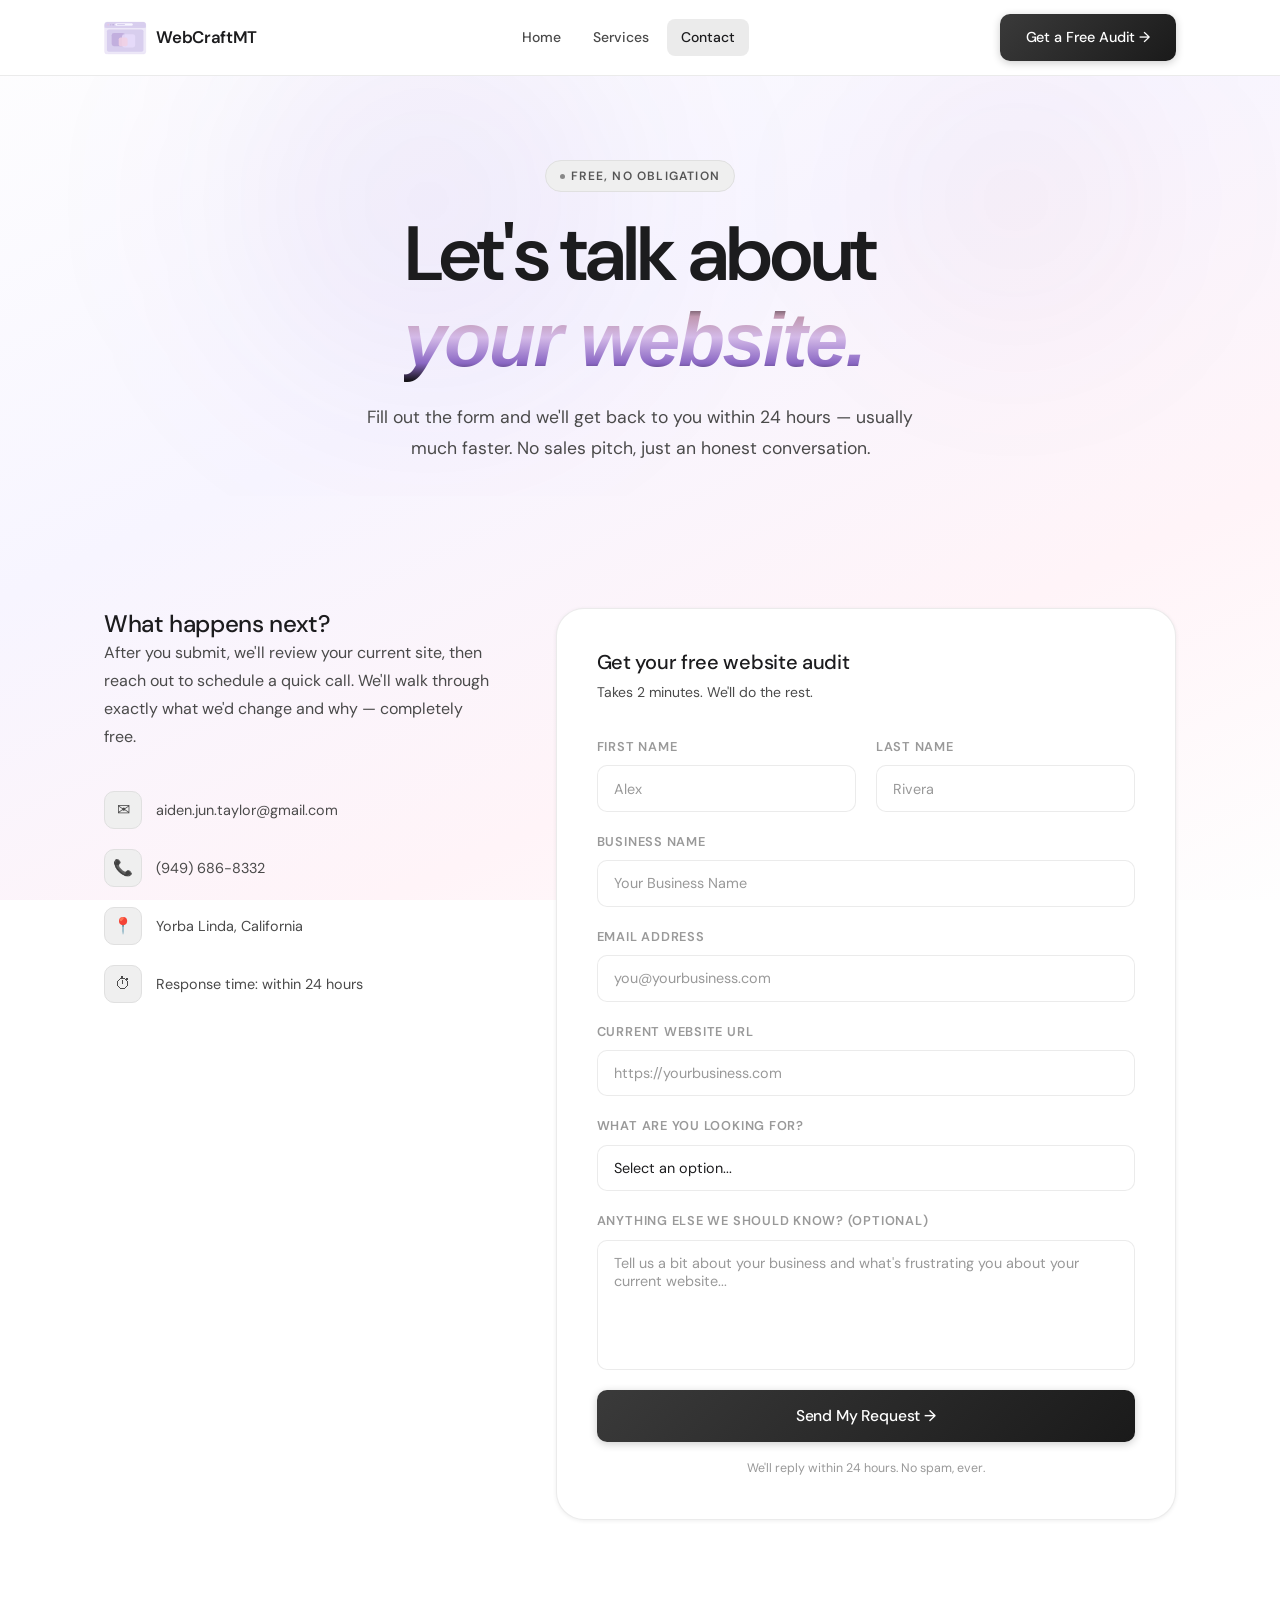
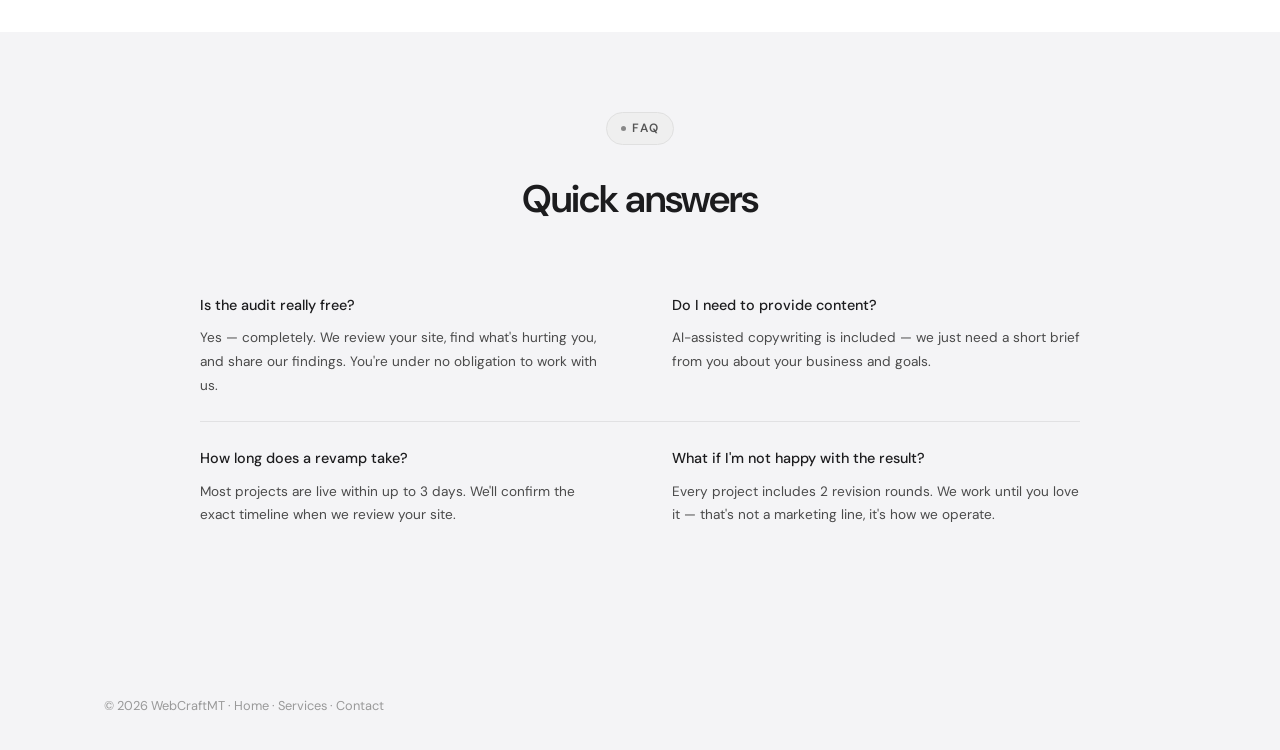
==== contact.html @ 8bd2c832 "Initial commit — WebCraftMT site" ====
<!DOCTYPE html>
<html lang="en">
<head>
  <meta charset="UTF-8">
  <meta name="viewport" content="width=device-width, initial-scale=1.0">
  <title>Contact — WebCraftMT</title>
  <link rel="stylesheet" href="style.css">
</head>
<body>

<nav class="nav scrolled" id="nav">
  <div class="wrap">
    <div class="nav-inner">
      <a href="index.html" class="nav-logo">
        <img src="WebCraftLogo.svg" alt="" style="height:34px;width:auto;display:block">
        WebCraftMT
      </a>
      <div class="nav-links">
        <a href="index.html">Home</a>
        <a href="services.html">Services</a>
        <a href="contact.html" class="active">Contact</a>
      </div>
      <div class="nav-right">
        <a href="contact.html" class="btn btn-primary">Get a Free Audit →</a>
      </div>
      <button class="hamburger" id="hamburger"><span></span><span></span><span></span></button>
    </div>
  </div>
</nav>
<div class="mobile-nav" id="mobileNav">
  <a href="index.html">Home</a>
  <a href="services.html">Services</a>
  <a href="contact.html" class="active">Contact</a>
  <a href="contact.html" class="btn btn-primary">Get a Free Audit →</a>
</div>

<!-- PAGE HERO -->
<section class="page-hero" style="padding-bottom:2rem">
  <div class="orb orb-purple" style="top:-20%;left:10%;"></div>
  <div class="orb orb-pink" style="top:0;right:5%;"></div>
  <div class="wrap" style="position:relative;z-index:1">
    <span class="tag"><span class="tag-dot"></span>Free, no obligation</span>
    <h1>Let's talk about<br><em>your website.</em></h1>
    <p>Fill out the form and we'll get back to you within 24 hours — usually much faster. No sales pitch, just an honest conversation.</p>
  </div>
</section>

<!-- CONTACT SECTION -->
<section class="section" style="padding-top:3rem">
  <div class="wrap">
    <div class="contact-grid">

      <!-- LEFT: INFO -->
      <div>
        <h3>What happens next?</h3>
        <p>After you submit, we'll review your current site, then reach out to schedule a quick call. We'll walk through exactly what we'd change and why — completely free.</p>

        <div style="margin-top:2.5rem;display:flex;flex-direction:column;gap:0">
          <div class="contact-item">
            <div class="contact-item-icon">✉</div>
            <a href="mailto:aiden.jun.taylor@gmail.com" style="color:var(--text-2)">aiden.jun.taylor@gmail.com</a>
          </div>
          <div class="contact-item">
            <div class="contact-item-icon">📞</div>
            <a href="tel:9496868332" style="color:var(--text-2)">(949) 686-8332</a>
          </div>
          <div class="contact-item">
            <div class="contact-item-icon">📍</div>
            <span style="color:var(--text-2)">Yorba Linda, California</span>
          </div>
          <div class="contact-item">
            <div class="contact-item-icon">⏱</div>
            <span style="color:var(--text-2)">Response time: within 24 hours</span>
          </div>
        </div>

      </div>

      <!-- RIGHT: FORM -->
      <div class="glass form-card">
        <h3 style="color:var(--text-1);margin-bottom:0.35rem;font-size:1.25rem">Get your free website audit</h3>
        <p style="font-size:0.875rem;margin-bottom:2rem">Takes 2 minutes. We'll do the rest.</p>

        <form onsubmit="handleSubmit(event)">
          <div class="form-row">
            <div class="form-group">
              <label>First Name</label>
              <input type="text" placeholder="Alex" required>
            </div>
            <div class="form-group">
              <label>Last Name</label>
              <input type="text" placeholder="Rivera" required>
            </div>
          </div>

          <div class="form-group">
            <label>Business Name</label>
            <input type="text" placeholder="Your Business Name" required>
          </div>

          <div class="form-group">
            <label>Email Address</label>
            <input type="email" placeholder="you@yourbusiness.com" required>
          </div>

          <div class="form-group">
            <label>Current Website URL</label>
            <input type="url" placeholder="https://yourbusiness.com">
          </div>

          <div class="form-group">
            <label>What are you looking for?</label>
            <select>
              <option value="" disabled selected>Select an option...</option>
              <option>Free website audit</option>
              <option>Website revamp ($50)</option>
              <option>Monthly care plan ($200/mo)</option>
              <option>Not sure yet — just exploring</option>
            </select>
          </div>

          <div class="form-group">
            <label>Anything else we should know? (optional)</label>
            <textarea placeholder="Tell us a bit about your business and what's frustrating you about your current website..."></textarea>
          </div>

          <button type="submit" class="btn btn-primary btn-lg form-submit">
            Send My Request →
          </button>
          <p style="text-align:center;font-size:0.775rem;color:var(--text-3);margin-top:1rem">We'll reply within 24 hours. No spam, ever.</p>
        </form>

        <!-- SUCCESS STATE (hidden) -->
        <div id="success" style="display:none;text-align:center;padding:3rem 1rem">
          <div style="font-size:3rem;margin-bottom:1.25rem">✦</div>
          <h3 style="color:var(--text-1);margin-bottom:0.75rem">You're all set.</h3>
          <p>We've received your request and will reach out within 24 hours with your free audit. Keep an eye on your inbox.</p>
          <a href="index.html" class="btn btn-ghost" style="margin-top:1.75rem;display:inline-flex">Back to Home</a>
        </div>
      </div>

    </div>
  </div>
</section>

<!-- QUICK ANSWERS -->
<section class="section-sm" style="background:var(--bg-surface);padding:5rem 0">
  <div class="wrap">
    <div style="text-align:center;margin-bottom:3rem">
      <span class="tag"><span class="tag-dot"></span>FAQ</span>
      <h2 style="margin-top:0.75rem;font-size:clamp(1.6rem,3vw,2.4rem)">Quick answers</h2>
    </div>
    <div style="display:grid;grid-template-columns:1fr 1fr;gap:0 4rem;max-width:880px;margin:0 auto">
      <div style="padding:1.5rem 0">
        <p class="faq-mini-q">Is the audit really free?</p>
        <p class="faq-mini-a">Yes — completely. We review your site, find what's hurting you, and share our findings. You're under no obligation to work with us.</p>
      </div>
      <div style="padding:1.5rem 0">
        <p class="faq-mini-q">Do I need to provide content?</p>
        <p class="faq-mini-a">AI-assisted copywriting is included — we just need a short brief from you about your business and goals.</p>
      </div>
      <!-- full-width divider spanning both columns -->
      <div style="grid-column:1/-1;height:1px;background:var(--border)"></div>
      <div style="padding:1.5rem 0">
        <p class="faq-mini-q">How long does a revamp take?</p>
        <p class="faq-mini-a">Most projects are live within up to 3 days. We'll confirm the exact timeline when we review your site.</p>
      </div>
      <div style="padding:1.5rem 0">
        <p class="faq-mini-q">What if I'm not happy with the result?</p>
        <p class="faq-mini-a">Every project includes 2 revision rounds. We work until you love it — that's not a marketing line, it's how we operate.</p>
      </div>
    </div>
  </div>
</section>

<footer class="footer" style="margin-top:0">
  <div class="wrap">
    <div class="footer-bottom" style="border-top:none;padding-top:0">
      <p>© 2026 WebCraftMT · <a href="index.html" style="color:var(--text-3)">Home</a> · <a href="services.html" style="color:var(--text-3)">Services</a> · <a href="contact.html" style="color:var(--text-3)">Contact</a></p>
    </div>
  </div>
</footer>

<script>
  document.getElementById('hamburger').addEventListener('click', () =>
    document.getElementById('mobileNav').classList.toggle('open'));

  function handleSubmit(e) {
    e.preventDefault();
    e.target.style.display = 'none';
    document.getElementById('success').style.display = 'block';
  }
</script>
</body>
</html>
---- style.css ----
@import url('https://fonts.googleapis.com/css2?family=DM+Sans:ital,wght@0,300;0,400;0,500;0,600;0,700;1,400&family=DM+Serif+Display:ital@0;1&display=swap');

/* ── TOKENS ─────────────────────────────────────────── */
:root {
  --bg-base:       #ffffff;
  --bg-surface:    #f4f4f6;
  --bg-card:       #ffffff;
  --bg-card-hover: #fafafa;
  --border:        rgba(0,0,0,0.08);
  --border-bright: rgba(0,0,0,0.13);

  /* Purple kept only for decorative orbs */
  --purple:      #5B21B6;
  --pink:        #9D174D;
  --blue:        #3730A3;

  --text-1:   #1c1c1e;
  --text-2:   #4a4a4a;
  --text-3:   #999999;

  --radius-sm:  8px;
  --radius:     14px;
  --radius-lg:  20px;
  --radius-xl:  28px;

  --shadow-sm:  0 1px 4px rgba(0,0,0,0.07);
  --shadow:     0 3px 16px rgba(0,0,0,0.1);
  --shadow-lg:  0 8px 40px rgba(0,0,0,0.13);

  --transition: 0.22s cubic-bezier(0.4,0,0.2,1);
  --max:        1120px;
}

/* ── RESET ───────────────────────────────────────────── */
*,*::before,*::after{box-sizing:border-box;margin:0;padding:0}
html{scroll-behavior:smooth;font-size:16px}
body{
  font-family:'DM Sans',sans-serif;
  background:linear-gradient(155deg,#fefefe 0%,#f7f5ff 40%,#fff4f8 72%,#fefefe 100%);
  background-attachment:fixed;
  color:var(--text-1);
  -webkit-font-smoothing:antialiased;
  overflow-x:hidden;
  line-height:1.6;
}
a{text-decoration:none;color:inherit}
ul{list-style:none}
img{max-width:100%;display:block}
button{cursor:pointer;border:none;background:none;font-family:inherit}

/* ── TYPOGRAPHY ──────────────────────────────────────── */
h1{font-size:clamp(2.6rem,6vw,5rem);font-weight:600;line-height:1.1;letter-spacing:-0.03em}
h2{font-size:clamp(2rem,4vw,3.2rem);font-weight:600;line-height:1.15;letter-spacing:-0.025em}
h3{font-size:clamp(1.2rem,2vw,1.5rem);font-weight:500;line-height:1.3;letter-spacing:-0.015em}
h4{font-size:1rem;font-weight:600;letter-spacing:-0.01em}
p{font-size:1rem;line-height:1.75;color:var(--text-2)}
.serif{font-family:'DM Serif Display',serif;font-style:italic}

/* Em in headings — SF Pro italic, vertical dark-edge gradient */
h1 em,h2 em,h3 em{
  font-family:-apple-system,'SF Pro Display','SF Pro Text',BlinkMacSystemFont,sans-serif;font-style:italic;
  background:linear-gradient(to top,#0d0d0d 0%,#8B68C4 22%,#D4BAE8 52%,#C098B0 76%,#0d0d0d 96%);
  -webkit-background-clip:text;-webkit-text-fill-color:transparent;background-clip:text;
  padding-right:0.15em;
}

/* ── LAYOUT ──────────────────────────────────────────── */
.wrap{max-width:var(--max);margin:0 auto;padding:0 1.5rem}
.section{padding:7rem 0}
.section-sm{padding:4rem 0}
.tag{display:inline-flex;align-items:center;gap:0.4rem;font-size:0.75rem;font-weight:600;letter-spacing:0.1em;text-transform:uppercase;color:#555;background:#efefef;border:1px solid #e0e0e0;padding:0.35rem 0.875rem;border-radius:100px;margin-bottom:1.25rem}
.tag-dot{width:5px;height:5px;border-radius:50%;background:#888}

/* ── BUTTONS ─────────────────────────────────────────── */
.btn{display:inline-flex;align-items:center;gap:0.5rem;padding:0.75rem 1.625rem;border-radius:10px;font-size:0.9rem;font-weight:500;transition:background var(--transition),box-shadow var(--transition),transform var(--transition),border-color var(--transition),color var(--transition);white-space:nowrap;letter-spacing:-0.01em;cursor:pointer;user-select:none}
.btn:active{transform:scale(0.96) !important;transition:transform 0.08s ease,box-shadow 0.08s ease !important}
.btn-primary{background:linear-gradient(135deg,#3a3a3a 0%,#1a1a1a 100%);color:#fff;box-shadow:0 2px 8px rgba(0,0,0,0.2)}
.btn-primary:hover{background:linear-gradient(135deg,#484848 0%,#222 100%);transform:translateY(-1px);box-shadow:0 6px 20px rgba(0,0,0,0.28)}
.btn-primary:active{background:linear-gradient(135deg,#2a2a2a 0%,#111 100%);box-shadow:0 1px 4px rgba(0,0,0,0.15) !important}
.btn-ghost{border:1.5px solid rgba(0,0,0,0.18);color:var(--text-2);background:transparent}
.btn-ghost:hover{border-color:#2c2c2c;color:#2c2c2c;background:rgba(0,0,0,0.03)}
.btn-ghost:active{background:rgba(0,0,0,0.06) !important}
.btn-lg{padding:0.9rem 2rem;font-size:0.975rem}
.btn svg{width:16px;height:16px;flex-shrink:0}

/* ── CARD ────────────────────────────────────────────── */
.glass{background:var(--bg-card);border:1px solid var(--border);border-radius:var(--radius);box-shadow:var(--shadow-sm);transition:box-shadow var(--transition),border-color var(--transition)}
.glass:hover{border-color:var(--border-bright);box-shadow:var(--shadow)}

/* ── GRADIENT ORBS (decorative — keeps subtle color) ──── */
.orb{position:absolute;border-radius:50%;filter:blur(80px);pointer-events:none;z-index:0}
.orb-purple{width:600px;height:600px;background:radial-gradient(circle,rgba(91,33,182,0.08) 0%,transparent 70%)}
.orb-pink{width:400px;height:400px;background:radial-gradient(circle,rgba(157,23,77,0.06) 0%,transparent 70%)}
.orb-blue{width:500px;height:500px;background:radial-gradient(circle,rgba(55,48,163,0.06) 0%,transparent 70%)}

/* ── NAV ─────────────────────────────────────────────── */
.nav{position:fixed;top:0;left:0;right:0;z-index:200;padding:0.875rem 0;border-bottom:1px solid transparent;transition:background var(--transition),border-color var(--transition)}
.nav.scrolled,.nav.page-nav{background:rgba(255,255,255,0.94);backdrop-filter:blur(20px);-webkit-backdrop-filter:blur(20px);border-bottom:1px solid var(--border)}
.nav-inner{display:flex;align-items:center;justify-content:space-between;gap:2rem}
.nav-logo{display:flex;align-items:center;gap:0.6rem;font-weight:600;font-size:1.05rem;letter-spacing:-0.02em;color:var(--text-1)}
.nav-logo-mark{width:32px;height:32px;border-radius:9px;background:linear-gradient(135deg,#1c1c1e,#444);display:flex;align-items:center;justify-content:center;font-size:0.85rem;color:#fff}
.nav-links{display:flex;align-items:center;gap:0.25rem}
.nav-links a{font-size:0.875rem;color:var(--text-2);padding:0.45rem 0.875rem;border-radius:8px;transition:background var(--transition),color var(--transition);font-weight:500}
.nav-links a:hover{color:var(--text-1);background:rgba(0,0,0,0.05)}
.nav-links a.active{color:#1c1c1e;background:rgba(0,0,0,0.08)}
.nav-right{display:flex;align-items:center;gap:0.75rem}
.hamburger{display:none;flex-direction:column;gap:4.5px;padding:8px}
.hamburger span{width:22px;height:1.5px;background:var(--text-2);border-radius:2px;transition:all var(--transition)}
.mobile-nav{display:none;position:fixed;top:62px;left:0;right:0;background:rgba(255,255,255,0.98);backdrop-filter:blur(24px);-webkit-backdrop-filter:blur(24px);border-bottom:1px solid var(--border);padding:1.25rem 1.5rem;flex-direction:column;gap:0.25rem;z-index:199}
.mobile-nav a{color:var(--text-2);font-size:1rem;padding:0.7rem 0.875rem;border-radius:8px;display:block;transition:all var(--transition);font-weight:500}
.mobile-nav a:hover{color:var(--text-1);background:rgba(0,0,0,0.04)}
.mobile-nav a.active{color:#1c1c1e;background:rgba(0,0,0,0.07)}
.mobile-nav .btn{margin-top:0.75rem;width:100%;justify-content:center}
.mobile-nav.open{display:flex}

/* ── PAGE SIDEBAR (homepage section nav) ─────────────── */
.page-sidebar{position:fixed;left:1.5rem;top:50%;transform:translateY(-50%);z-index:150;display:flex;flex-direction:column;gap:0.1rem}
.sidebar-link{font-size:0.7rem;font-weight:500;color:#bbb;padding:0.4rem 0.65rem;border-radius:6px;transition:all 0.2s ease;letter-spacing:0.06em;text-transform:uppercase;display:flex;align-items:center;gap:0.5rem;white-space:nowrap}
.sidebar-link::before{content:'';width:4px;height:4px;border-radius:50%;background:currentColor;flex-shrink:0;transition:transform 0.2s ease}
.sidebar-link:hover{color:#666}
.sidebar-link.active{color:#2c2c2c}
.sidebar-link.active::before{transform:scale(1.6)}
@media(max-width:1280px){.page-sidebar{display:none}}

/* ── HERO ─────────────────────────────────────────────── */
.hero{position:relative;min-height:100vh;display:flex;align-items:center;overflow:hidden;padding:8rem 0 5rem}
.hero-content{position:relative;z-index:2;max-width:780px}
.hero-eyebrow{margin-bottom:1.5rem}
.hero-business-name{
  font-family:'DM Serif Display',serif;
  font-weight:400;
  font-size:clamp(4.5rem,13vw,9.5rem);
  letter-spacing:-0.04em;
  line-height:0.92;
  color:#1c1c1e;
  margin-bottom:1.25rem;
  margin-left:3px; /* optical correction: aligns large serif W with tagline text below */
}
.hero-tagline{
  font-size:clamp(1.1rem,2vw,1.45rem);
  font-weight:400;
  color:var(--text-2);
  line-height:1.5;
  max-width:560px;
  margin-bottom:1.5rem;
}
.hero-tagline em{
  font-family:-apple-system,'SF Pro Display','SF Pro Text',BlinkMacSystemFont,sans-serif;font-style:italic;
  background:linear-gradient(to top,#0d0d0d 0%,#8B68C4 22%,#D4BAE8 52%,#C098B0 76%,#0d0d0d 96%);
  -webkit-background-clip:text;-webkit-text-fill-color:transparent;background-clip:text;
  padding-right:0.15em;
}
.hero-sub{font-size:1rem;max-width:500px;margin-bottom:2.5rem;line-height:1.75;color:var(--text-3)}
.hero-ctas{display:flex;gap:0.875rem;flex-wrap:wrap;margin-bottom:3.5rem}
.hero-social-proof{display:flex;align-items:center;gap:1.25rem;flex-wrap:wrap}
.proof-avatars{display:flex}
.proof-avatar{width:32px;height:32px;border-radius:50%;border:2px solid #fff;overflow:hidden;margin-left:-8px;background:linear-gradient(135deg,#2c2c2c,#555);display:flex;align-items:center;justify-content:center;font-size:0.65rem;font-weight:700;color:#fff}
.proof-avatar:first-child{margin-left:0}
.proof-text{font-size:0.825rem;color:var(--text-2)}
.proof-text strong{color:var(--text-1)}

/* ── DIVIDER ─────────────────────────────────────────── */
.divider{display:none}

/* ── PROCESS ─────────────────────────────────────────── */
.process{position:relative;overflow:hidden;background:var(--bg-surface)}
.process-steps{display:grid;grid-template-columns:repeat(4,1fr);gap:1.5rem;margin-top:4rem;position:relative}
.process-steps::before{content:'';position:absolute;top:28px;left:10%;right:10%;height:1px;background:linear-gradient(90deg,transparent,var(--border-bright),var(--border-bright),transparent);z-index:0}
.step{position:relative;z-index:1;padding:2rem 1.5rem;border-radius:var(--radius-lg)}
.step-num{width:40px;height:40px;border-radius:10px;background:#fff;border:1px solid var(--border-bright);display:flex;align-items:center;justify-content:center;color:#2c2c2c;margin-bottom:1.25rem;font-family:'DM Serif Display',serif;font-style:italic;font-size:1.1rem;font-weight:700;box-shadow:var(--shadow-sm)}
.step h4{color:var(--text-1);margin-bottom:0.5rem;font-size:0.975rem}
.step p{font-size:0.85rem;margin:0}

/* ── TESTIMONIAL ─────────────────────────────────────── */
.testimonial-section{position:relative;overflow:hidden}
.testimonials-grid{display:grid;grid-template-columns:repeat(3,1fr);gap:1.25rem;margin-top:3.5rem}
.t-card{padding:2rem;border-radius:var(--radius-lg);display:flex;flex-direction:column;gap:1.25rem}
.t-stars{display:flex;gap:3px}
.t-stars span{color:#c9a84c;font-size:0.875rem}
.t-quote{font-size:0.9rem;line-height:1.75;color:var(--text-2);flex:1}
.t-author{display:flex;align-items:center;gap:0.75rem}
.t-avatar{width:38px;height:38px;border-radius:50%;background:linear-gradient(135deg,#2c2c2c,#555);display:flex;align-items:center;justify-content:center;font-size:0.8rem;font-weight:700;color:#fff;flex-shrink:0}
.t-name{font-size:0.875rem;font-weight:600;color:var(--text-1)}
.t-role{font-size:0.775rem;color:var(--text-3)}

/* ── CTA BAND ────────────────────────────────────────── */
.cta-band{position:relative;overflow:hidden;padding:6rem 0;text-align:center;background:var(--bg-surface)}
.cta-band h2{margin-bottom:1.25rem}
.cta-band p{max-width:480px;margin:0 auto 2.5rem;font-size:1.05rem}
.cta-band .btn-group{display:flex;gap:0.875rem;justify-content:center;flex-wrap:wrap}

/* ── FOOTER ──────────────────────────────────────────── */
.footer{background:var(--bg-surface);padding:4rem 0 2rem}
.footer-grid{display:grid;grid-template-columns:2fr 1fr 1fr;gap:3rem;margin-bottom:3.5rem}
.footer-brand p{font-size:0.875rem;margin-top:1rem;max-width:280px;line-height:1.75}
.footer-col h5{font-size:0.75rem;font-weight:700;letter-spacing:0.1em;text-transform:uppercase;color:var(--text-3);margin-bottom:1.25rem}
.footer-col ul{display:flex;flex-direction:column;gap:0.65rem}
.footer-col ul a{font-size:0.875rem;color:var(--text-2);transition:color var(--transition)}
.footer-col ul a:hover{color:var(--text-1)}
.footer-bottom{border-top:1px solid var(--border);padding-top:2rem;display:flex;align-items:center;justify-content:space-between;flex-wrap:wrap;gap:1rem}
.footer-bottom p{font-size:0.8rem;color:var(--text-3)}
.footer-links{display:flex;gap:1.5rem}
.footer-links a{font-size:0.8rem;color:var(--text-3);transition:color var(--transition)}
.footer-links a:hover{color:var(--text-2)}

/* ── SERVICES PAGE ───────────────────────────────────── */
.page-hero{padding:10rem 0 5rem;position:relative;overflow:hidden;text-align:center}
.page-hero h1{margin-bottom:1.25rem}
.page-hero p{max-width:560px;margin:0 auto;font-size:1.1rem}
.pricing-grid{display:grid;grid-template-columns:repeat(3,1fr);gap:1.25rem;margin-top:4rem}
.pricing-pair{display:grid;grid-template-columns:1fr 1fr;gap:1.5rem;max-width:840px;margin:3.5rem auto 0}
.pricing-card{border-radius:var(--radius-xl);padding:2.5rem 2rem;display:flex;flex-direction:column;gap:0;position:relative;overflow:hidden}
.pricing-card.featured{border-color:rgba(0,0,0,0.15) !important;background:rgba(0,0,0,0.02) !important}
.pricing-card.featured::before{content:'';position:absolute;inset:0;background:radial-gradient(ellipse at 50% 0%,rgba(0,0,0,0.03),transparent 70%);pointer-events:none}
.featured-badge{position:absolute;top:0;left:50%;transform:translateX(-50%);background:linear-gradient(90deg,#2c2c2c,#1a1a1a);color:#fff;font-size:0.7rem;font-weight:700;letter-spacing:0.1em;text-transform:uppercase;padding:0.35rem 1rem;border-radius:0 0 10px 10px}
.price-header{margin-bottom:2rem;padding-bottom:2rem;border-bottom:1px solid var(--border)}
.price-name{font-size:0.8rem;font-weight:700;letter-spacing:0.1em;text-transform:uppercase;color:#666;margin-bottom:0.875rem}
.price-amount{font-size:3rem;font-weight:700;letter-spacing:-0.04em;color:var(--text-1);line-height:1}
.price-amount span{font-size:1.25rem;color:var(--text-3);font-weight:400;margin-left:2px}
.price-sub{font-size:0.8rem;color:var(--text-3);margin-top:0.35rem}
.price-desc{font-size:0.875rem;line-height:1.65;color:var(--text-2);margin-top:0.75rem}
.features-list{display:flex;flex-direction:column;gap:0.7rem;margin-bottom:2rem;flex:1}
.feature-item{display:flex;align-items:flex-start;gap:0.65rem;font-size:0.875rem;color:var(--text-2)}
.feat-check{width:18px;height:18px;border-radius:50%;background:#efefef;display:flex;align-items:center;justify-content:center;flex-shrink:0;margin-top:1px}
.feat-check svg{width:10px;height:10px;stroke:#555;fill:none;stroke-width:2.5;stroke-linecap:round;stroke-linejoin:round}
.pricing-card .btn{width:100%;justify-content:center;margin-top:auto}
@media(max-width:640px){.pricing-pair{grid-template-columns:1fr}}

/* ── CONTACT PAGE ────────────────────────────────────── */
.contact-grid{display:grid;grid-template-columns:1fr 1.6fr;gap:4rem;align-items:start;margin-top:4rem}
.contact-item{display:flex;align-items:center;gap:0.875rem;margin-bottom:1.25rem;font-size:0.9rem;color:var(--text-2)}
.contact-item-icon{width:38px;height:38px;border-radius:10px;background:#efefef;border:1px solid #e0e0e0;display:flex;align-items:center;justify-content:center;flex-shrink:0;font-size:1rem}
.form-card{border-radius:var(--radius-xl);padding:2.5rem}
.form-row{display:grid;grid-template-columns:1fr 1fr;gap:1.25rem}
.form-group{margin-bottom:1.25rem;display:flex;flex-direction:column;gap:0.5rem}
.form-group label{font-size:0.8rem;font-weight:600;letter-spacing:0.06em;text-transform:uppercase;color:var(--text-3)}
.form-group input,.form-group textarea,.form-group select{background:#fff;border:1.5px solid var(--border);border-radius:10px;padding:0.825rem 1rem;font-size:0.9rem;color:var(--text-1);font-family:'DM Sans',sans-serif;transition:border-color var(--transition),box-shadow var(--transition);outline:none;resize:none;width:100%;appearance:none}
.form-group input::placeholder,.form-group textarea::placeholder{color:var(--text-3)}
.form-group input:focus,.form-group textarea:focus,.form-group select:focus{border-color:rgba(0,0,0,0.3);box-shadow:0 0 0 3px rgba(0,0,0,0.05)}
.form-group select option{background:#fff;color:var(--text-1)}
.form-group textarea{min-height:130px}
.form-submit{width:100%;justify-content:center;padding:1rem}
.faq-mini{margin-top:3rem}
.faq-mini h4{font-size:0.8rem;font-weight:700;letter-spacing:0.1em;text-transform:uppercase;color:var(--text-3);margin-bottom:1.25rem}
.faq-mini-item{padding:1.25rem 0;border-bottom:1px solid var(--border)}
.faq-mini-item:last-child{border-bottom:none}
.faq-mini-q{font-size:0.9rem;font-weight:500;color:var(--text-1);margin-bottom:0.5rem}
.faq-mini-a{font-size:0.85rem;color:var(--text-2);margin:0}

/* ── ANIMATIONS ──────────────────────────────────────── */
@keyframes gradientFlow {
  0%,100% { background-position: 0% 50%; }
  50%      { background-position: 100% 50%; }
}
@keyframes orbDrift {
  0%,100% { transform:translate(0,0)        scale(1);    }
  33%      { transform:translate(30px,-20px) scale(1.05); }
  66%      { transform:translate(-20px,15px) scale(0.97); }
}

.fade-up{opacity:0;transform:translateY(24px);transition:opacity 0.65s ease,transform 0.65s ease}
.fade-up.visible{opacity:1;transform:translateY(0)}
.fade-up:nth-child(2){transition-delay:0.08s}
.fade-up:nth-child(3){transition-delay:0.16s}

.word-split .word{
  display:inline-block;opacity:0;transform:translateY(18px);filter:blur(5px);
  transition:opacity 0.55s cubic-bezier(0.16,1,0.3,1),
             transform 0.55s cubic-bezier(0.16,1,0.3,1),
             filter 0.55s cubic-bezier(0.16,1,0.3,1);
  transition-delay:calc(var(--i) * 55ms);
}
.word-split.visible .word{opacity:1;transform:translateY(0);filter:blur(0)}

.anim-blur{
  opacity:0;transform:translateY(22px);filter:blur(8px);
  transition:opacity 0.7s cubic-bezier(0.16,1,0.3,1),
             transform 0.7s cubic-bezier(0.16,1,0.3,1),
             filter 0.7s cubic-bezier(0.16,1,0.3,1);
  transition-delay:calc(var(--d,0) * 1ms);
}
.anim-blur.visible{opacity:1;transform:translateY(0);filter:blur(0)}

.anim-scale{
  opacity:0;transform:scale(0.94);filter:blur(6px);
  transition:opacity 0.7s cubic-bezier(0.16,1,0.3,1),
             transform 0.7s cubic-bezier(0.16,1,0.3,1),
             filter 0.6s cubic-bezier(0.16,1,0.3,1);
  transition-delay:calc(var(--d,0) * 1ms);
}
.anim-scale.visible{opacity:1;transform:scale(1);filter:blur(0)}

.anim-line{
  display:block;opacity:0;transform:translateY(105%);
  transition:opacity 0.6s cubic-bezier(0.16,1,0.3,1),
             transform 0.6s cubic-bezier(0.16,1,0.3,1);
  transition-delay:calc(var(--d,0) * 1ms);
}
.anim-line.visible{opacity:1;transform:translateY(0)}

.grad-text{
  background:linear-gradient(135deg,#2c2c2c,#666,#aaa,#444);
  background-size:300% 300%;
  -webkit-background-clip:text;-webkit-text-fill-color:transparent;background-clip:text;
  animation:gradientFlow 6s ease infinite;
}

.orb{animation:orbDrift 18s ease-in-out infinite}
.orb:nth-child(2){animation-duration:22s;animation-delay:-6s}
.orb:nth-child(3){animation-duration:26s;animation-delay:-12s}

.stat-num{display:inline-block;font-variant-numeric:tabular-nums}

.hover-lift{transition:transform var(--transition),box-shadow var(--transition)}
.hover-lift:hover{transform:translateY(-4px);box-shadow:0 12px 32px rgba(0,0,0,0.1)}

/* ── RESPONSIVE ──────────────────────────────────────── */
@media(max-width:1024px){
  .process-steps{grid-template-columns:repeat(2,1fr)}
  .process-steps::before{display:none}
  .testimonials-grid{grid-template-columns:repeat(2,1fr)}
  .footer-grid{grid-template-columns:1fr 1fr;gap:2rem}
  .contact-grid{grid-template-columns:1fr}
}
@media(max-width:768px){
  .testimonials-grid{grid-template-columns:1fr}
  .nav-links,.nav-right .btn-ghost{display:none}
  .hamburger{display:flex}
  .form-row{grid-template-columns:1fr}
  .hero-ctas{flex-direction:column;width:100%}
  .hero-ctas .btn{width:100%;justify-content:center}
}
@media(max-width:480px){
  .section{padding:4.5rem 0}
  .footer-grid{grid-template-columns:1fr}
}
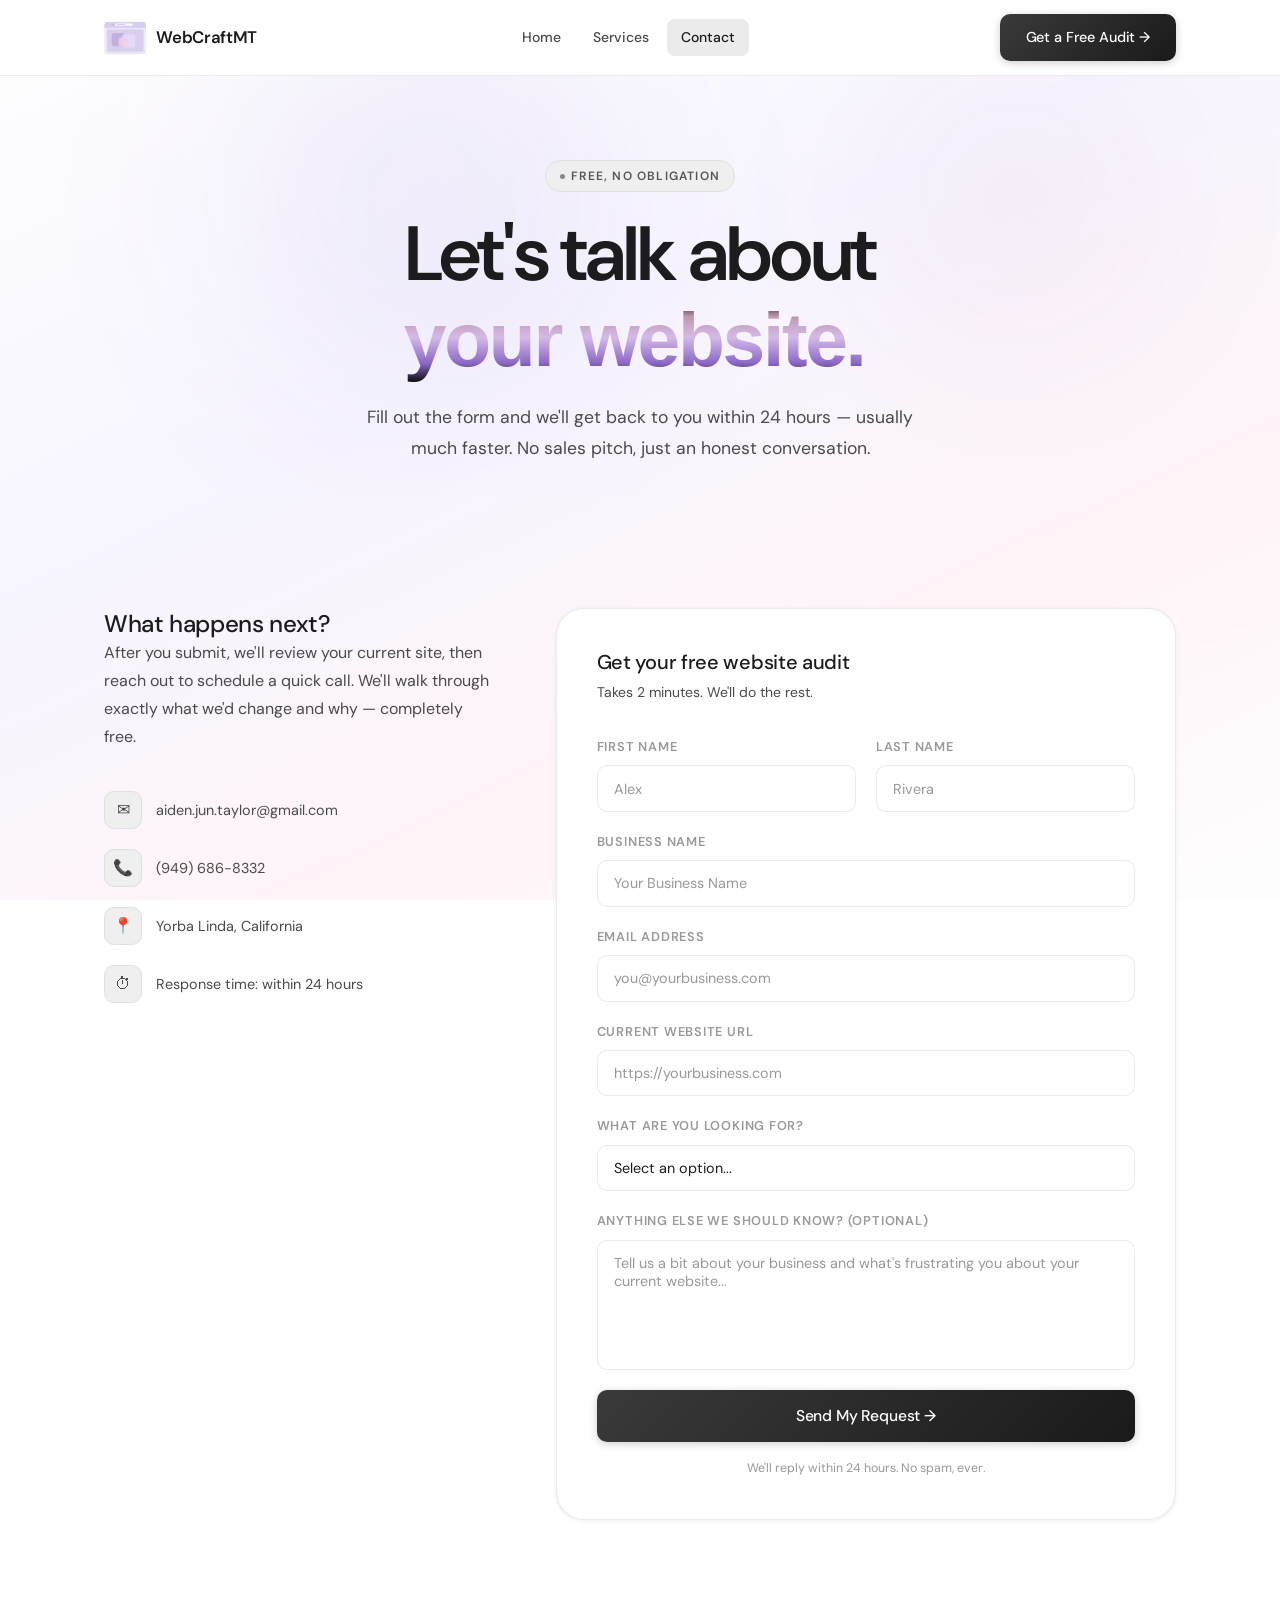
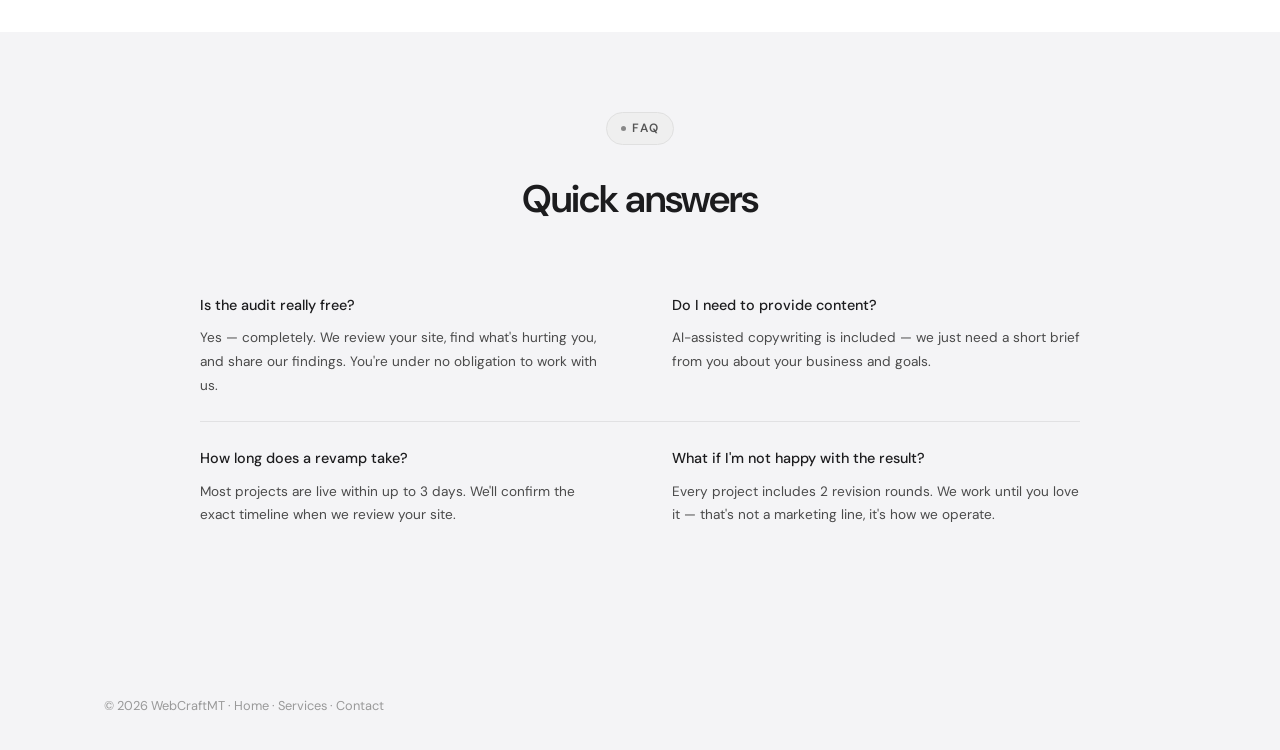
==== commit d8de354e: "Comprehensive mobile polish: spacing, font sizes, process grid, page hero padding, FAQ grid Co-Autho" ====
--- a/contact.html
+++ b/contact.html
@@ -150,7 +150,7 @@
       <span class="tag"><span class="tag-dot"></span>FAQ</span>
       <h2 style="margin-top:0.75rem;font-size:clamp(1.6rem,3vw,2.4rem)">Quick answers</h2>
     </div>
-    <div style="display:grid;grid-template-columns:1fr 1fr;gap:0 4rem;max-width:880px;margin:0 auto">
+    <div class="faq-grid" style="display:grid;grid-template-columns:1fr 1fr;gap:0 4rem;max-width:880px;margin:0 auto">
       <div style="padding:1.5rem 0">
         <p class="faq-mini-q">Is the audit really free?</p>
         <p class="faq-mini-a">Yes — completely. We review your site, find what's hurting you, and share our findings. You're under no obligation to work with us.</p>
--- a/style.css
+++ b/style.css
@@ -1,4 +1,4 @@
-@import url('https://fonts.googleapis.com/css2?family=DM+Sans:ital,wght@0,300;0,400;0,500;0,600;0,700;1,400&family=DM+Serif+Display:ital@0;1&display=swap');
+@import url('https://fonts.googleapis.com/css2?family=DM+Sans:ital,wght@0,300;0,400;0,500;0,600;0,700;1,400&family=DM+Serif+Display:ital@0;1&family=Cormorant+Display:wght@600;700&display=swap');
 
 /* ── TOKENS ─────────────────────────────────────────── */
 :root {
@@ -58,7 +58,7 @@
 
 /* Em in headings — SF Pro italic, vertical dark-edge gradient */
 h1 em,h2 em,h3 em{
-  font-family:-apple-system,'SF Pro Display','SF Pro Text',BlinkMacSystemFont,sans-serif;font-style:italic;
+  font-family:-apple-system,'SF Pro Display','SF Pro Text',BlinkMacSystemFont,sans-serif;font-style:normal;
   background:linear-gradient(to top,#0d0d0d 0%,#8B68C4 22%,#D4BAE8 52%,#C098B0 76%,#0d0d0d 96%);
   -webkit-background-clip:text;-webkit-text-fill-color:transparent;background-clip:text;
   padding-right:0.15em;
@@ -127,14 +127,13 @@
 .hero-content{position:relative;z-index:2;max-width:780px}
 .hero-eyebrow{margin-bottom:1.5rem}
 .hero-business-name{
-  font-family:'DM Serif Display',serif;
-  font-weight:400;
-  font-size:clamp(4.5rem,13vw,9.5rem);
-  letter-spacing:-0.04em;
-  line-height:0.92;
+  font-family:'Cormorant Display','DM Serif Display',serif;
+  font-style:normal;
+  font-weight:700;
+  font-size:clamp(2.5rem,12vw,9rem);
+  letter-spacing:-0.01em;
+  line-height:0.9;
   color:#1c1c1e;
-  margin-bottom:1.25rem;
-  margin-left:3px; /* optical correction: aligns large serif W with tagline text below */
 }
 .hero-tagline{
   font-size:clamp(1.1rem,2vw,1.45rem);
@@ -142,16 +141,16 @@
   color:var(--text-2);
   line-height:1.5;
   max-width:560px;
-  margin-bottom:1.5rem;
+  margin-bottom:1.25rem;
 }
 .hero-tagline em{
-  font-family:-apple-system,'SF Pro Display','SF Pro Text',BlinkMacSystemFont,sans-serif;font-style:italic;
+  font-family:-apple-system,'SF Pro Display','SF Pro Text',BlinkMacSystemFont,sans-serif;font-style:normal;
   background:linear-gradient(to top,#0d0d0d 0%,#8B68C4 22%,#D4BAE8 52%,#C098B0 76%,#0d0d0d 96%);
   -webkit-background-clip:text;-webkit-text-fill-color:transparent;background-clip:text;
   padding-right:0.15em;
 }
-.hero-sub{font-size:1rem;max-width:500px;margin-bottom:2.5rem;line-height:1.75;color:var(--text-3)}
-.hero-ctas{display:flex;gap:0.875rem;flex-wrap:wrap;margin-bottom:3.5rem}
+.hero-sub{font-size:1rem;max-width:500px;margin-bottom:3rem;line-height:1.75;color:var(--text-3)}
+.hero-ctas{display:flex;gap:0.875rem;flex-wrap:wrap;margin-bottom:2rem}
 .hero-social-proof{display:flex;align-items:center;gap:1.25rem;flex-wrap:wrap}
 .proof-avatars{display:flex}
 .proof-avatar{width:32px;height:32px;border-radius:50%;border:2px solid #fff;overflow:hidden;margin-left:-8px;background:linear-gradient(135deg,#2c2c2c,#555);display:flex;align-items:center;justify-content:center;font-size:0.65rem;font-weight:700;color:#fff}
@@ -329,8 +328,35 @@
   .form-row{grid-template-columns:1fr}
   .hero-ctas{flex-direction:column;width:100%}
   .hero-ctas .btn{width:100%;justify-content:center}
+  /* Mobile section spacing */
+  .hero{padding:7rem 0 4rem}
+  .section{padding:5rem 0}
+  .cta-band{padding:4.5rem 0}
+  .page-hero{padding:7.5rem 0 3.5rem}
+  /* Social proof stacks cleanly */
+  .hero-social-proof{flex-direction:column;align-items:center;text-align:center;gap:0.75rem}
+  .proof-text{text-align:center}
 }
 @media(max-width:480px){
-  .section{padding:4.5rem 0}
+  .section{padding:4rem 0}
   .footer-grid{grid-template-columns:1fr}
-}
+  /* Tighter vertical rhythm */
+  .hero{padding:6rem 0 3rem}
+  .stats-band{padding:3rem 0}
+  .cta-band{padding:3.5rem 0}
+  .footer{padding:2.5rem 0 1.5rem}
+  /* Process single column — 2-col at 390px is too cramped */
+  .process-steps{grid-template-columns:1fr;gap:0.875rem;margin-top:2rem}
+  .step{padding:1.5rem 1.25rem}
+  /* Services / contact pages */
+  .page-hero{padding:6.5rem 0 3rem}
+  .pricing-card{padding:2rem 1.25rem}
+  .form-card{padding:1.75rem 1.25rem}
+  /* Reduce section heading size slightly */
+  h2{font-size:clamp(1.5rem,7vw,2.2rem)}
+}
+/* FAQ 2-col → 1-col on mobile */
+@media(max-width:640px){
+  .faq-grid{grid-template-columns:1fr !important;gap:0 !important}
+  .faq-grid>div{padding:1.25rem 0}
+}
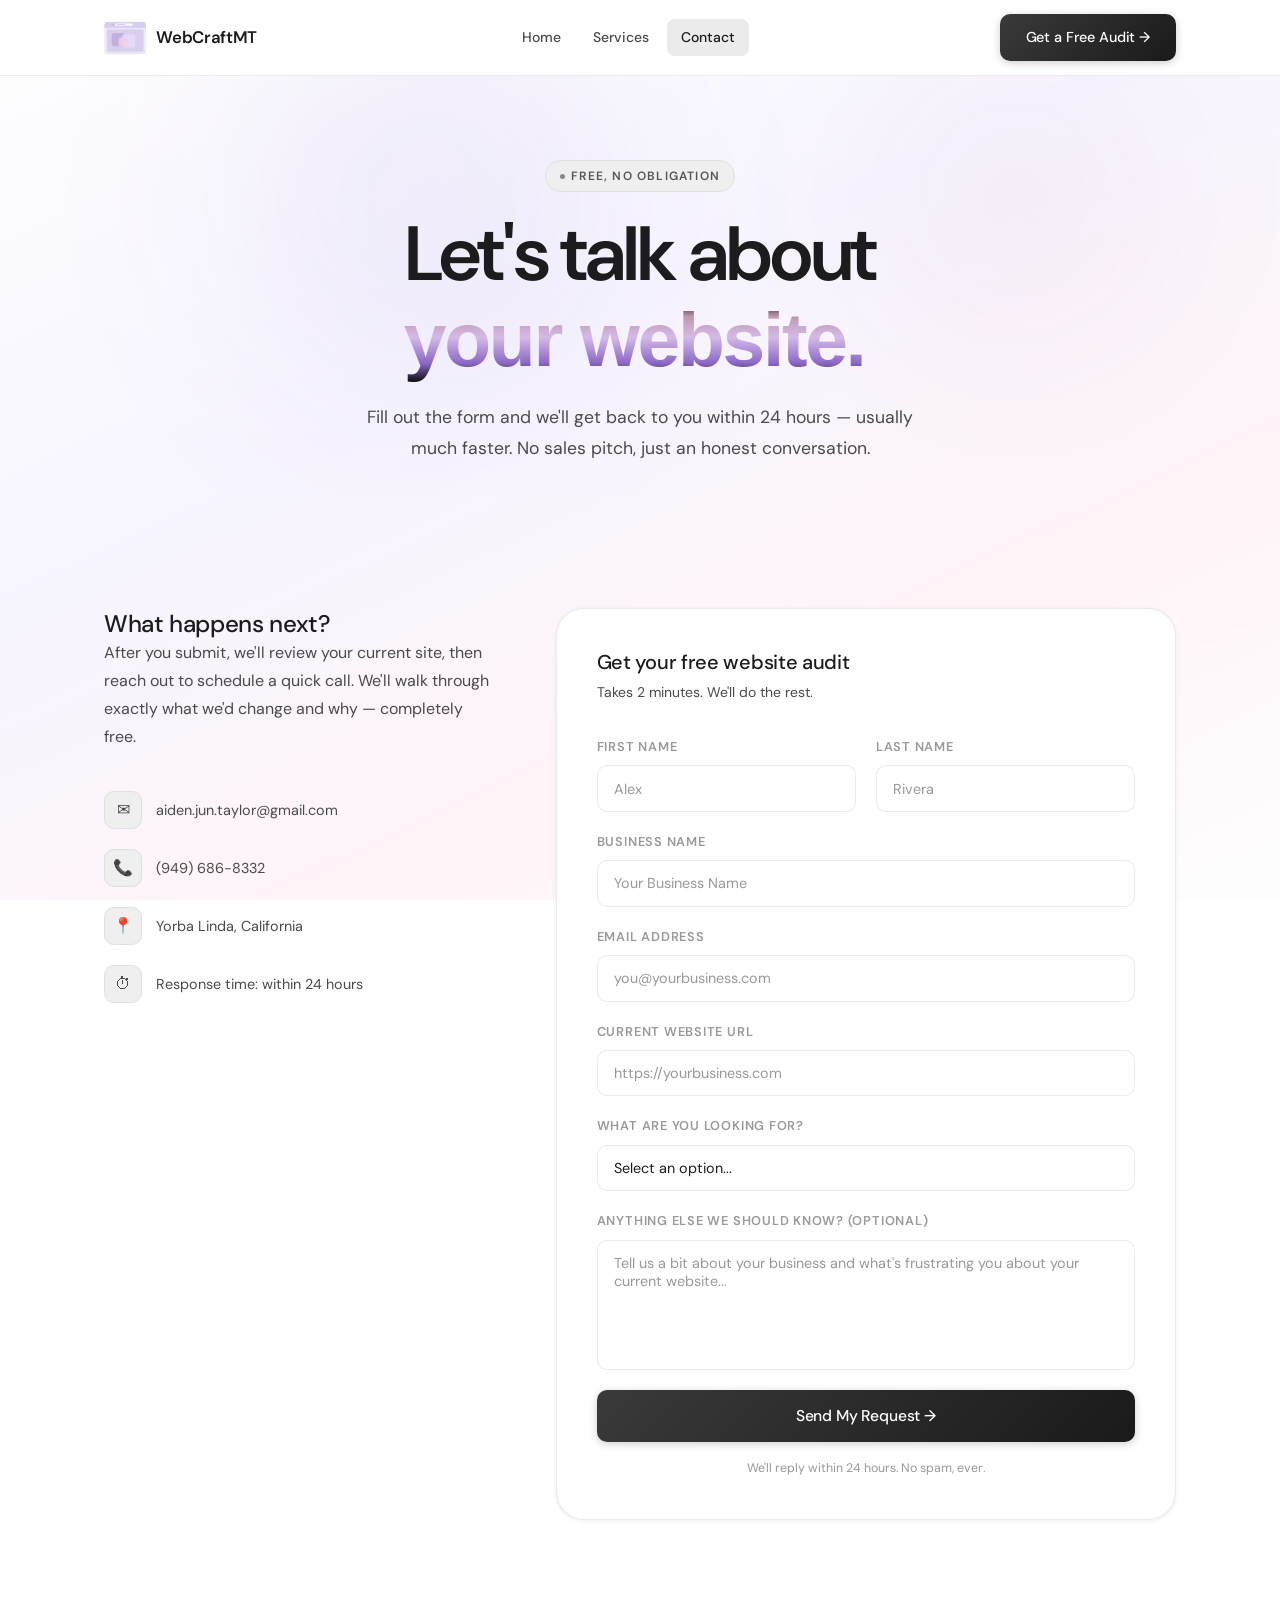
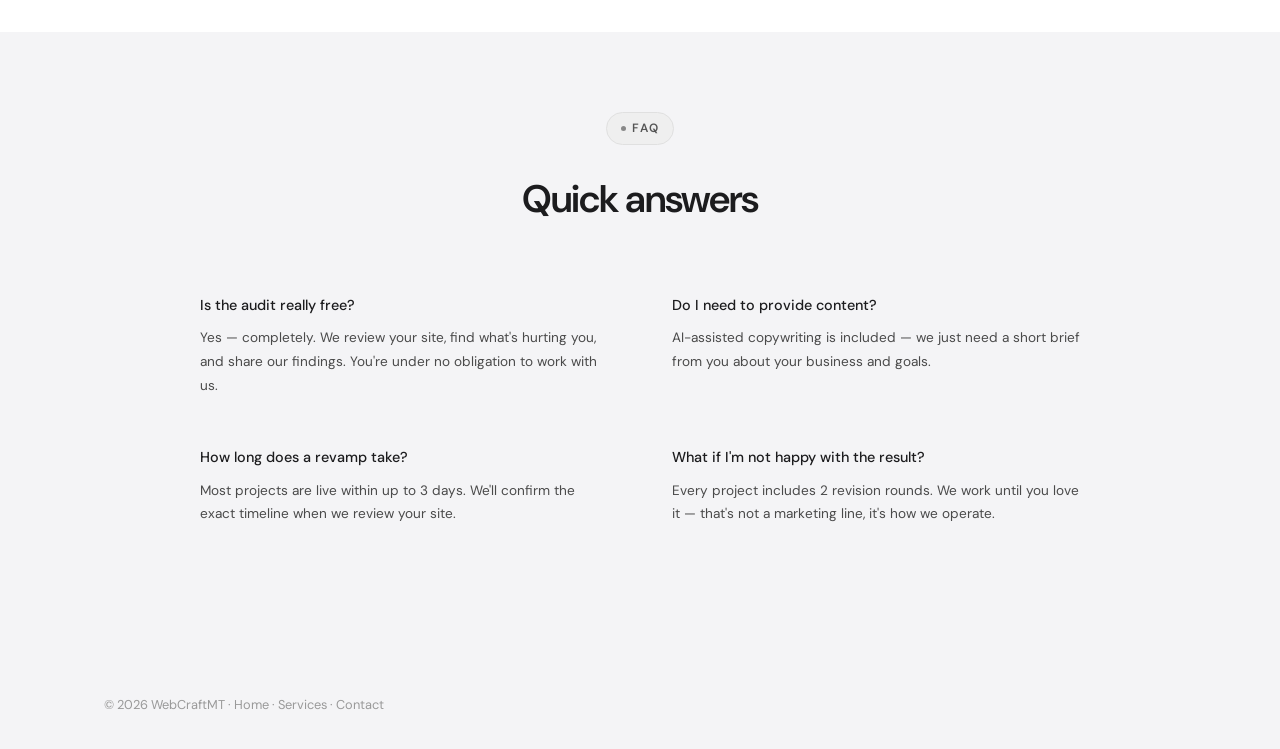
==== commit a6b161b3: "Remove FAQ divider bar that rendered as thick grey block on mobile Co-Authored-By: Claude Sonnet 4.6" ====
--- a/contact.html
+++ b/contact.html
@@ -159,8 +159,6 @@
         <p class="faq-mini-q">Do I need to provide content?</p>
         <p class="faq-mini-a">AI-assisted copywriting is included — we just need a short brief from you about your business and goals.</p>
       </div>
-      <!-- full-width divider spanning both columns -->
-      <div style="grid-column:1/-1;height:1px;background:var(--border)"></div>
       <div style="padding:1.5rem 0">
         <p class="faq-mini-q">How long does a revamp take?</p>
         <p class="faq-mini-a">Most projects are live within up to 3 days. We'll confirm the exact timeline when we review your site.</p>
--- a/style.css
+++ b/style.css
@@ -323,11 +323,11 @@
 }
 @media(max-width:768px){
   .testimonials-grid{grid-template-columns:1fr}
-  .nav-links,.nav-right .btn-ghost{display:none}
+  .nav-links,.nav-right{display:none !important}
   .hamburger{display:flex}
   .form-row{grid-template-columns:1fr}
-  .hero-ctas{flex-direction:column;width:100%}
-  .hero-ctas .btn{width:100%;justify-content:center}
+  .hero-ctas{flex-direction:column;align-items:center;width:100%}
+  .hero-ctas .btn{max-width:280px;width:100%;justify-content:center}
   /* Mobile section spacing */
   .hero{padding:7rem 0 4rem}
   .section{padding:5rem 0}
@@ -336,10 +336,13 @@
   /* Social proof stacks cleanly */
   .hero-social-proof{flex-direction:column;align-items:center;text-align:center;gap:0.75rem}
   .proof-text{text-align:center}
+  /* Care plans visual — let content dictate height on mobile */
+  .feature-row.reverse .feature-visual{aspect-ratio:unset;height:auto}
 }
 @media(max-width:480px){
   .section{padding:4rem 0}
-  .footer-grid{grid-template-columns:1fr}
+  .footer-grid{grid-template-columns:1fr 1fr;gap:1.5rem 2rem}
+  .footer-brand{grid-column:1/-1}
   /* Tighter vertical rhythm */
   .hero{padding:6rem 0 3rem}
   .stats-band{padding:3rem 0}
